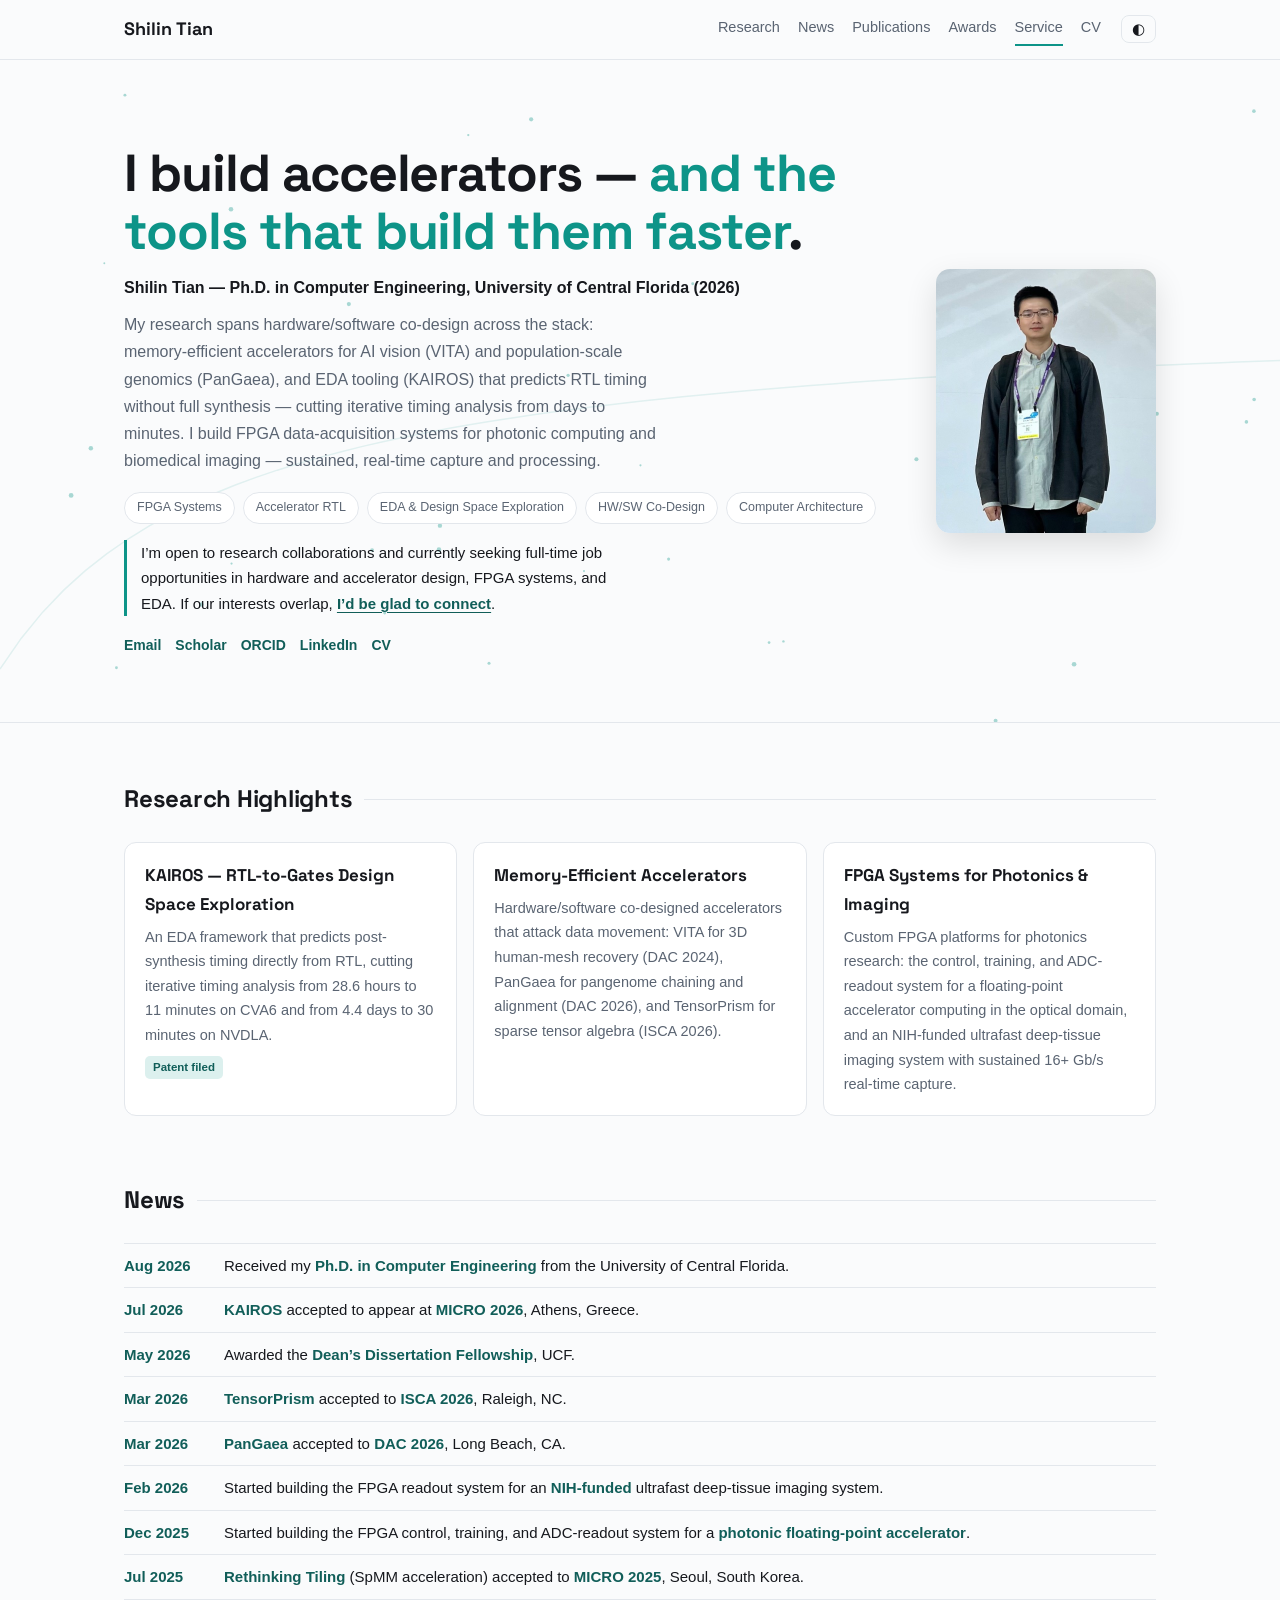
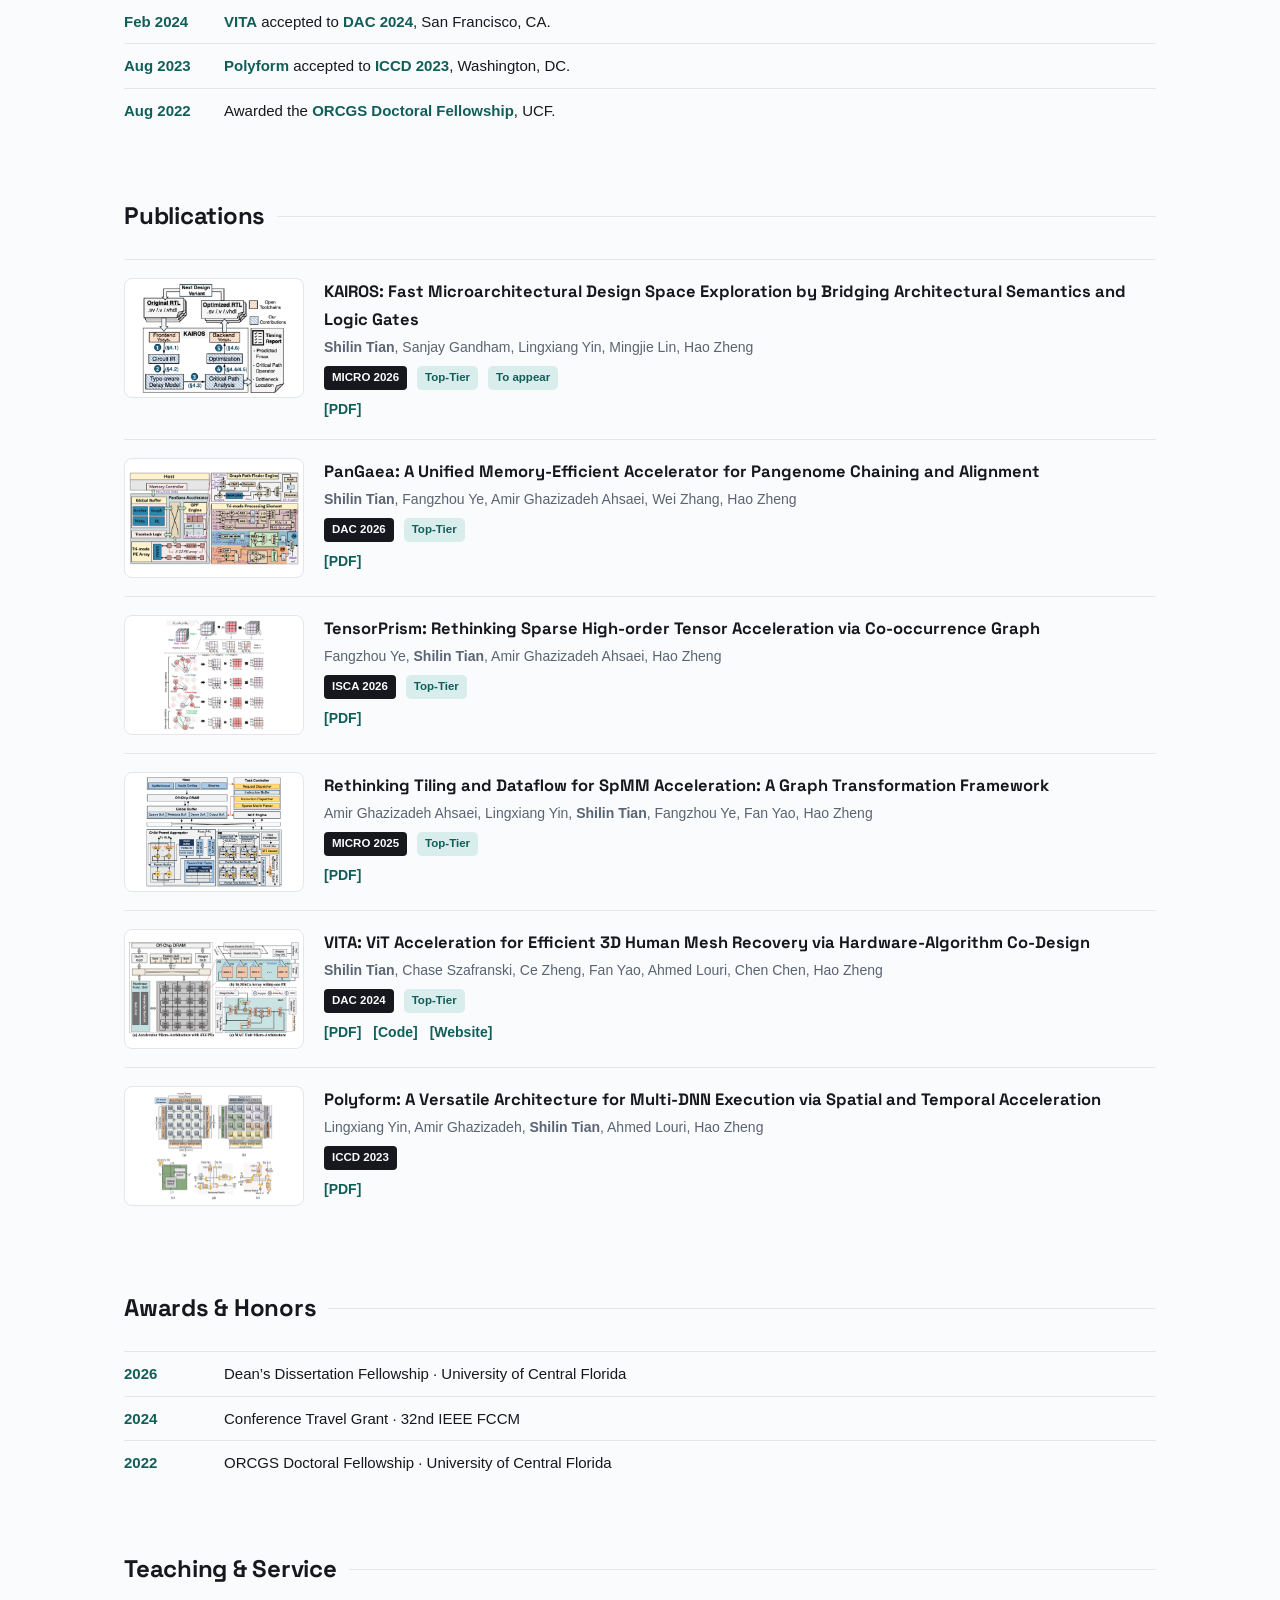
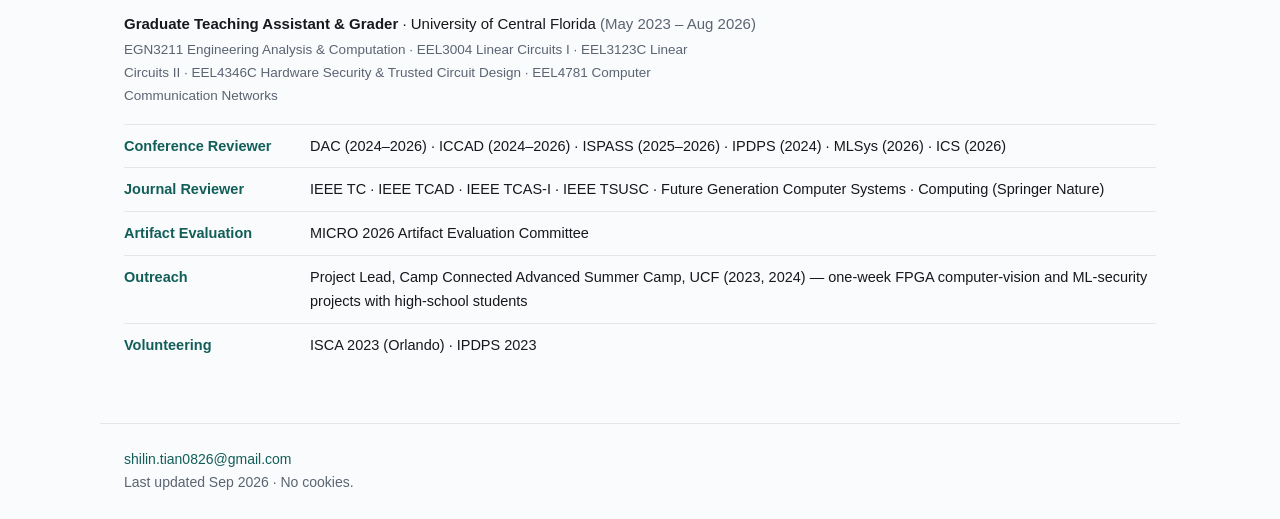
==== index.html @ 493c4373 "Deploy site" ====
<!doctype html>
<html lang="en">
<head>
  <meta charset="utf-8">
  <meta name="viewport" content="width=device-width, initial-scale=1">
  <script>
    (function () {
      var t = localStorage.getItem('theme');
      if (!t) t = window.matchMedia('(prefers-color-scheme: dark)').matches ? 'dark' : 'light';
      document.documentElement.setAttribute('data-theme', t);
      document.documentElement.classList.add('js');
    })();
  </script>
  <!-- Begin Jekyll SEO tag v2.9.0 -->
<title>Shilin Tian | FPGA · Accelerators · EDA</title>
<meta name="generator" content="Jekyll v4.4.1" />
<meta property="og:title" content="Shilin Tian" />
<meta name="author" content="Shilin Tian" />
<meta property="og:locale" content="en" />
<meta name="description" content="Shilin Tian — Ph.D. in Computer Engineering (University of Central Florida, 2026). FPGA systems, accelerator RTL, and EDA for memory-efficient hardware/software co-design." />
<meta name="twitter:description" property="og:description" content="Shilin Tian — Ph.D. in Computer Engineering (University of Central Florida, 2026). FPGA systems, accelerator RTL, and EDA for memory-efficient hardware/software co-design." />
<link rel="canonical" href="https://shilinti.github.io/" />
<meta property="og:url" content="https://shilinti.github.io/" />
<meta property="og:site_name" content="Shilin Tian" />
<meta property="og:image" content="https://shilinti.github.io/assets/img/og-card.png" />
<meta property="og:type" content="website" />
<meta name="twitter:card" content="summary_large_image" />
<meta name="twitter:image" content="https://shilinti.github.io/assets/img/og-card.png" />
<meta name="twitter:title" content="Shilin Tian" />
<script type="application/ld+json">
{"@context":"https://schema.org","@type":"WebSite","author":{"@type":"Person","name":"Shilin Tian"},"description":"Shilin Tian — Ph.D. in Computer Engineering (University of Central Florida, 2026). FPGA systems, accelerator RTL, and EDA for memory-efficient hardware/software co-design.","headline":"Shilin Tian","image":"https://shilinti.github.io/assets/img/og-card.png","name":"Shilin Tian","url":"https://shilinti.github.io/"}</script>
<!-- End Jekyll SEO tag -->

  <script type="application/ld+json">
{
  "@context": "https://schema.org",
  "@type": "Person",
  "name": "Shilin Tian",
  "alumniOf": { "@type": "CollegeOrUniversity", "name": "University of Central Florida" },
  "url": "https://shilinti.github.io",
  "sameAs": [
    "https://scholar.google.com/citations?user=xgYM_BkAAAAJ",
    "https://orcid.org/0009-0002-6310-2787",
    "https://www.linkedin.com/in/shilinti/"
  ]
}
</script>

  <link rel="icon" href="/favicon.ico?v=3" type="image/x-icon">
  <link rel="stylesheet" href="/assets/css/main.css">
</head>
<body>
  <div class="progress" aria-hidden="true"><span id="progress-bar"></span></div>
  <header class="nav-wrap">
    <nav class="nav" aria-label="Primary">
      <a class="brand" href="#top">Shilin Tian</a>
      <div class="nav-links" id="nav-links">
        <a href="/#research">Research</a>
        <a href="/#news">News</a>
        <a href="/#publications">Publications</a>
        <a href="/#awards">Awards</a>
        <a href="/#service">Service</a>
        <a href="#" class="cv-link">CV</a>
        <span class="nav-ink" aria-hidden="true"></span>
      </div>
      <button id="theme-toggle" aria-label="Toggle dark mode" title="Toggle theme">◐</button>
    </nav>
  </header>
  <main><section class="hero" id="top">
  <canvas id="hero-canvas" aria-hidden="true"></canvas>
  <div class="hero-inner">
    <div class="hero-text">
      <h1>I build accelerators — <em>and the tools that build them faster</em>.</h1>
      <p class="role">Shilin Tian — Ph.D. in Computer Engineering, University of Central Florida (2026)</p>
      <p class="bio">My research spans hardware/software co-design across the stack: memory-efficient
        accelerators for AI vision (VITA) and population-scale genomics (PanGaea), and EDA tooling
        (KAIROS) that predicts RTL timing without full synthesis — cutting iterative timing analysis
        from days to minutes. I build FPGA data-acquisition systems for photonic computing
        and biomedical imaging — sustained, real-time capture and processing.</p>
      <div class="chips">
        <span class="chip">FPGA Systems</span>
        <span class="chip">Accelerator RTL</span>
        <span class="chip">EDA &amp; Design Space Exploration</span>
        <span class="chip">HW/SW Co-Design</span>
        <span class="chip">Computer Architecture</span>
      </div>
      <p class="cta">I&rsquo;m open to research collaborations and currently seeking full-time job
        opportunities in hardware and accelerator design, FPGA systems, and EDA.
        If our interests overlap, <a href="mailto:shilin.tian0826@gmail.com">I&rsquo;d be glad to connect</a>.</p>
      <div class="icons">
        <a href="mailto:shilin.tian0826@gmail.com" aria-label="Email">Email</a>
        <a href="https://scholar.google.com/citations?user=xgYM_BkAAAAJ" aria-label="Google Scholar">Scholar</a>
        <a href="https://orcid.org/0009-0002-6310-2787" aria-label="ORCID">ORCID</a>
        <a href="https://www.linkedin.com/in/shilinti/" aria-label="LinkedIn">LinkedIn</a>
        <a href="#" class="cv-link" aria-label="Request CV">CV</a>
      </div>
    </div>
    <img class="portrait" src="/assets/img/portrait.jpg"
         alt="Shilin Tian at an academic conference" width="220" height="264">
  </div>
</section>

<section id="research" class="section reveal">
  <h2>Research Highlights</h2>
  <div class="cards">
    
    <article class="card">
      <h3>KAIROS — RTL-to-Gates Design Space Exploration</h3>
      <p>An EDA framework that predicts post-synthesis timing directly from RTL, cutting iterative timing analysis from 28.6 hours to 11 minutes on CVA6 and from 4.4 days to 30 minutes on NVDLA.</p>
      <p>
        <span class="badge">Patent filed</span>
        
      </p>
    </article>
    
    <article class="card">
      <h3>Memory-Efficient Accelerators</h3>
      <p>Hardware/software co-designed accelerators that attack data movement: VITA for 3D human-mesh recovery (DAC 2024), PanGaea for pangenome chaining and alignment (DAC 2026), and TensorPrism for sparse tensor algebra (ISCA 2026).</p>
      <p>
        
        
      </p>
    </article>
    
    <article class="card">
      <h3>FPGA Systems for Photonics & Imaging</h3>
      <p>Custom FPGA platforms for photonics research: the control, training, and ADC-readout system for a floating-point accelerator computing in the optical domain, and an NIH-funded ultrafast deep-tissue imaging system with sustained 16+ Gb/s real-time capture.</p>
      <p>
        
        
      </p>
    </article>
    
  </div>
</section>

<section id="news" class="section reveal">
  <h2>News</h2>
  <ul class="news">
    
    <li><span class="date">Aug 2026</span><span>Received my <strong>Ph.D. in Computer Engineering</strong> from the University of Central Florida.</span></li>
    
    <li><span class="date">Jul 2026</span><span><strong>KAIROS</strong> accepted to appear at <strong>MICRO 2026</strong>, Athens, Greece.</span></li>
    
    <li><span class="date">May 2026</span><span>Awarded the <strong>Dean’s Dissertation Fellowship</strong>, UCF.</span></li>
    
    <li><span class="date">Mar 2026</span><span><strong>TensorPrism</strong> accepted to <strong>ISCA 2026</strong>, Raleigh, NC.</span></li>
    
    <li><span class="date">Mar 2026</span><span><strong>PanGaea</strong> accepted to <strong>DAC 2026</strong>, Long Beach, CA.</span></li>
    
    <li><span class="date">Feb 2026</span><span>Started building the FPGA readout system for an <strong>NIH-funded</strong> ultrafast deep-tissue imaging system.</span></li>
    
    <li><span class="date">Dec 2025</span><span>Started building the FPGA control, training, and ADC-readout system for a <strong>photonic floating-point accelerator</strong>.</span></li>
    
    <li><span class="date">Jul 2025</span><span><strong>Rethinking Tiling</strong> (SpMM acceleration) accepted to <strong>MICRO 2025</strong>, Seoul, South Korea.</span></li>
    
    <li><span class="date">Feb 2024</span><span><strong>VITA</strong> accepted to <strong>DAC 2024</strong>, San Francisco, CA.</span></li>
    
    <li><span class="date">Aug 2023</span><span><strong>Polyform</strong> accepted to <strong>ICCD 2023</strong>, Washington, DC.</span></li>
    
    <li><span class="date">Aug 2022</span><span>Awarded the <strong>ORCGS Doctoral Fellowship</strong>, UCF.</span></li>
    
  </ul>
</section>

<section id="publications" class="section reveal">
  <h2>Publications</h2>
  
  <article class="pub">
    
    <img class="pub-thumb" src="/assets/img/pubs/kairos.png" alt="" loading="lazy" width="180" height="120">
    
    <div class="pub-body">
      <h3>KAIROS: Fast Microarchitectural Design Space Exploration by Bridging Architectural Semantics and Logic Gates</h3>
      <p class="authors"><strong>Shilin Tian</strong>, Sanjay Gandham, Lingxiang Yin, Mingjie Lin, Hao Zheng</p>
      <p class="meta">
        <span class="venue">MICRO 2026</span>
        <span class="badge">Top-Tier</span>
        <span class="badge">To appear</span>
      </p>
      <p class="pub-links">
        <a href="#">[PDF]</a>
        
        
        
      </p>
    </div>
  </article>
  
  <article class="pub">
    
    <img class="pub-thumb" src="/assets/img/pubs/pangaea.png" alt="" loading="lazy" width="180" height="120">
    
    <div class="pub-body">
      <h3>PanGaea: A Unified Memory-Efficient Accelerator for Pangenome Chaining and Alignment</h3>
      <p class="authors"><strong>Shilin Tian</strong>, Fangzhou Ye, Amir Ghazizadeh Ahsaei, Wei Zhang, Hao Zheng</p>
      <p class="meta">
        <span class="venue">DAC 2026</span>
        <span class="badge">Top-Tier</span>
        
      </p>
      <p class="pub-links">
        <a href="https://drive.google.com/file/d/13F7T-wPNmtoNrcgJptfy5Bgsg0bkeebS/view?usp=share_link">[PDF]</a>
        
        
        
      </p>
    </div>
  </article>
  
  <article class="pub">
    
    <img class="pub-thumb" src="/assets/img/pubs/tensorprism.png" alt="" loading="lazy" width="180" height="120">
    
    <div class="pub-body">
      <h3>TensorPrism: Rethinking Sparse High-order Tensor Acceleration via Co-occurrence Graph</h3>
      <p class="authors">Fangzhou Ye, <strong>Shilin Tian</strong>, Amir Ghazizadeh Ahsaei, Hao Zheng</p>
      <p class="meta">
        <span class="venue">ISCA 2026</span>
        <span class="badge">Top-Tier</span>
        
      </p>
      <p class="pub-links">
        <a href="https://ieeexplore.ieee.org/abstract/document/11617911">[PDF]</a>
        
        
        
      </p>
    </div>
  </article>
  
  <article class="pub">
    
    <img class="pub-thumb" src="/assets/img/pubs/rethinking-tiling.png" alt="" loading="lazy" width="180" height="120">
    
    <div class="pub-body">
      <h3>Rethinking Tiling and Dataflow for SpMM Acceleration: A Graph Transformation Framework</h3>
      <p class="authors">Amir Ghazizadeh Ahsaei, Lingxiang Yin, <strong>Shilin Tian</strong>, Fangzhou Ye, Fan Yao, Hao Zheng</p>
      <p class="meta">
        <span class="venue">MICRO 2025</span>
        <span class="badge">Top-Tier</span>
        
      </p>
      <p class="pub-links">
        <a href="https://dl.acm.org/doi/full/10.1145/3725843.3756128">[PDF]</a>
        
        
        
      </p>
    </div>
  </article>
  
  <article class="pub">
    
    <img class="pub-thumb" src="/assets/img/pubs/vita.png" alt="" loading="lazy" width="180" height="120">
    
    <div class="pub-body">
      <h3>VITA: ViT Acceleration for Efficient 3D Human Mesh Recovery via Hardware-Algorithm Co-Design</h3>
      <p class="authors"><strong>Shilin Tian</strong>, Chase Szafranski, Ce Zheng, Fan Yao, Ahmed Louri, Chen Chen, Hao Zheng</p>
      <p class="meta">
        <span class="venue">DAC 2024</span>
        <span class="badge">Top-Tier</span>
        
      </p>
      <p class="pub-links">
        <a href="https://dl.acm.org/doi/10.1145/3649329.3656518">[PDF]</a>
        <a href="https://github.com/UCF-iCAT-lab/VITA">[Code]</a>
        <a href="https://shilinti.github.io/vita-demo/">[Website]</a>
        
      </p>
    </div>
  </article>
  
  <article class="pub">
    
    <img class="pub-thumb" src="/assets/img/pubs/polyform.png" alt="" loading="lazy" width="180" height="120">
    
    <div class="pub-body">
      <h3>Polyform: A Versatile Architecture for Multi-DNN Execution via Spatial and Temporal Acceleration</h3>
      <p class="authors">Lingxiang Yin, Amir Ghazizadeh, <strong>Shilin Tian</strong>, Ahmed Louri, Hao Zheng</p>
      <p class="meta">
        <span class="venue">ICCD 2023</span>
        
        
      </p>
      <p class="pub-links">
        <a href="https://ieeexplore.ieee.org/abstract/document/10361024">[PDF]</a>
        
        
        
      </p>
    </div>
  </article>
  
</section>

<section id="awards" class="section reveal">
  <h2>Awards &amp; Honors</h2>
  <ul class="awards">
    
    <li><span class="year">2026</span><span>Dean’s Dissertation Fellowship · University of Central Florida</span></li>
    
    <li><span class="year">2024</span><span>Conference Travel Grant · 32nd IEEE FCCM</span></li>
    
    <li><span class="year">2022</span><span>ORCGS Doctoral Fellowship · University of Central Florida</span></li>
    
  </ul>
</section>

<section id="service" class="section reveal">
  <h2>Teaching &amp; Service</h2>
  
  <div class="teach">
    <p class="teach-head"><strong>Graduate Teaching Assistant & Grader</strong> · University of Central Florida <span class="muted">(May 2023 – Aug 2026)</span></p>
    <p class="teach-detail muted">EGN3211 Engineering Analysis & Computation · EEL3004 Linear Circuits I · EEL3123C Linear Circuits II · EEL4346C Hardware Security & Trusted Circuit Design · EEL4781 Computer Communication Networks</p>
  </div>
  
  <ul class="svc">
    
    <li><span class="svc-label">Conference Reviewer</span><span>DAC (2024–2026) · ICCAD (2024–2026) · ISPASS (2025–2026) · IPDPS (2024) · MLSys (2026) · ICS (2026)</span></li>
    
    <li><span class="svc-label">Journal Reviewer</span><span>IEEE TC · IEEE TCAD · IEEE TCAS-I · IEEE TSUSC · Future Generation Computer Systems · Computing (Springer Nature)</span></li>
    
    <li><span class="svc-label">Artifact Evaluation</span><span>MICRO 2026 Artifact Evaluation Committee</span></li>
    
    <li><span class="svc-label">Outreach</span><span>Project Lead, Camp Connected Advanced Summer Camp, UCF (2023, 2024) — one-week FPGA computer-vision and ML-security projects with high-school students</span></li>
    
    <li><span class="svc-label">Volunteering</span><span>ISCA 2023 (Orlando) · IPDPS 2023</span></li>
    
  </ul>
</section>
</main>
  <footer class="footer">
    <div class="footer-info">
      <p><a href="mailto:shilin.tian0826@gmail.com">shilin.tian0826@gmail.com</a></p>
      <p class="muted">Last updated Sep 2026 · No cookies.</p>
    </div>
    <div class="visitor-map">
      <script type='text/javascript' id='mapmyvisitors' src='https://mapmyvisitors.com/map.js?cl=242c44&w=200&t=n&d=voYTLp5oXHYNLI603mbugGViw53bM5Qs2dPPq15rNXA&co=e3e7ec&cmo=2dd4bf&cmn=fbbf24&ct=0f1420'></script>
    </div>
  </footer>
  <div class="modal-backdrop" id="cv-modal" hidden>
    <div class="modal" role="dialog" aria-modal="true" aria-labelledby="cv-modal-title">
      <h3 id="cv-modal-title">Curriculum Vitae</h3>
      <p>I keep my CV current and tailored to each opportunity, so I share it directly rather than
        posting a copy online. Email me and I&rsquo;ll gladly send you the latest version.</p>
      <p class="modal-actions">
        <a class="btn" href="mailto:shilin.tian0826@gmail.com?subject=CV%20request">Request CV by email</a>
        <button type="button" id="cv-close">Close</button>
      </p>
    </div>
  </div>
  <script src="/assets/js/main.js" defer></script>
  <script src="/assets/js/hero-canvas.js" defer></script>
</body>
</html>
---- assets/css/main.css ----
:root{--bg: #fafbfc;--ink: #16181d;--muted: #5a6472;--accent: #0d9488;--card: #ffffff;--line: #e3e7ec;--nav-bg: rgba(250, 251, 252, .92);--accent-ink: #115e59}html[data-theme=dark]{--bg: #0f1420;--ink: #e8ebf2;--muted: #98a2b8;--accent: #2dd4bf;--card: #171d2e;--line: #242c44;--nav-bg: rgba(15, 20, 32, .92);--accent-ink: var(--accent)}@font-face{font-family:"Space Grotesk";src:url("../fonts/space-grotesk-500.woff2") format("woff2");font-weight:500;font-display:swap}@font-face{font-family:"Space Grotesk";src:url("../fonts/space-grotesk-700.woff2") format("woff2");font-weight:700;font-display:swap}*{margin:0;padding:0;box-sizing:border-box}html{scroll-behavior:smooth}body{background:var(--bg);color:var(--ink);font:16px/1.7 -apple-system,BlinkMacSystemFont,"Segoe UI",Helvetica,Arial,sans-serif;transition:background .3s,color .3s}h1,h2,h3,.brand{font-family:"Space Grotesk",-apple-system,sans-serif}a{color:var(--accent-ink);text-decoration:none}img{max-width:100%}.muted{color:var(--muted)}.progress{position:fixed;top:0;left:0;right:0;height:3px;z-index:60}.progress span{display:block;height:100%;width:0;background:var(--accent)}.nav-wrap{position:sticky;top:0;z-index:50;background:var(--nav-bg);border-bottom:1px solid var(--line)}.nav{max-width:1080px;margin:0 auto;padding:14px 24px;display:flex;align-items:center;gap:20px}.brand{font-weight:700;font-size:18px;color:var(--ink);margin-right:auto}.nav-links{position:relative;display:flex;gap:18px;font-size:14.5px}.nav-links a{color:var(--muted);padding-bottom:4px}.nav-links a.active,.nav-links a:hover{color:var(--ink)}.nav-ink{position:absolute;bottom:-2px;height:2px;background:var(--accent);left:0;width:0;transition:left .25s ease,width .25s ease}#theme-toggle{background:none;border:1px solid var(--line);border-radius:8px;color:var(--ink);font-size:15px;padding:4px 10px;cursor:pointer}.hero{position:relative;overflow:hidden;border-bottom:1px solid var(--line)}#hero-canvas{position:absolute;inset:0;width:100%;height:100%}.hero-inner{position:relative;max-width:1080px;margin:0 auto;padding:84px 24px 64px;display:flex;gap:48px;align-items:center}.hero-text{flex:1}.hero h1{font-size:clamp(32px,5vw,52px);font-weight:700;letter-spacing:-0.02em;line-height:1.12}.hero h1 em{font-style:normal;color:var(--accent)}.role{margin-top:14px;font-weight:600}.bio{margin-top:10px;color:var(--muted);max-width:60ch}.portrait{border-radius:14px;flex:none;box-shadow:0 12px 32px rgba(0,0,0,.12)}.section{max-width:1080px;margin:0 auto;padding:56px 24px 8px}.section h2{font-size:24px;font-weight:700;letter-spacing:-0.01em;margin-bottom:22px;display:flex;align-items:center;gap:12px}.section h2::after{content:"";flex:1;height:1px;background:var(--line)}.footer{max-width:1080px;margin:48px auto 0;padding:24px;border-top:1px solid var(--line);font-size:14px}@media(max-width: 768px){.hero-inner{flex-direction:column-reverse;text-align:left;padding-top:48px}.nav-links{display:none}}.chips{display:flex;gap:8px;flex-wrap:wrap;margin-top:18px}.chip{border:1px solid var(--line);border-radius:99px;padding:4px 12px;font-size:12.5px;color:var(--muted);background:var(--card)}.icons{display:flex;gap:14px;margin-top:18px;font-size:14px;font-weight:600}.cards{display:grid;grid-template-columns:repeat(auto-fit, minmax(280px, 1fr));gap:16px}.card{background:var(--card);border:1px solid var(--line);border-radius:12px;padding:18px 20px;transition:transform .25s ease,box-shadow .25s ease}.card h3{font-size:17px;margin-bottom:6px}.card p{font-size:14.5px;color:var(--muted)}.card-link{font-size:14px;font-weight:600}.badge{display:inline-block;background:color-mix(in srgb, var(--accent) 14%, transparent);color:var(--accent-ink);font-size:11.5px;font-weight:600;border-radius:5px;padding:2px 8px;margin-top:8px}.news,.awards{list-style:none}.news li,.awards li{display:flex;gap:16px;padding:9px 0;border-top:1px solid var(--line);font-size:15px}.news .date,.awards .year{color:var(--accent-ink);font-weight:600;flex:none;width:84px}.pub{display:flex;gap:20px;padding:18px 0;border-top:1px solid var(--line)}.pub-thumb{border-radius:8px;flex:none;border:1px solid var(--line);background:var(--card)}.pub h3{font-size:16.5px}.authors{font-size:14px;color:var(--muted);margin-top:2px}.meta{margin-top:6px;display:flex;gap:10px;align-items:center}.venue{background:var(--ink);color:var(--bg);font-size:11.5px;font-weight:700;border-radius:4px;padding:2px 8px}.meta .badge{margin-top:0}.pub-links{margin-top:8px;font-size:14px;font-weight:600;display:flex;gap:12px}@media(max-width: 600px){.pub{flex-direction:column}.pub-thumb{width:100%;height:auto}}.js .reveal{opacity:0;transform:translateY(18px);transition:opacity .6s ease,transform .6s ease}.reveal.in{opacity:1;transform:none}.card:hover{transform:translateY(-4px);box-shadow:0 14px 30px rgba(0,0,0,.1)}.pub-links a,.icons a,.card-link{position:relative}.pub-links a::after,.icons a::after,.card-link::after{content:"";position:absolute;left:0;bottom:-2px;height:1.5px;width:100%;background:var(--accent);transform:scaleX(0);transform-origin:left;transition:transform .25s ease}.pub-links a:hover::after,.icons a:hover::after,.card-link:hover::after{transform:scaleX(1)}.hero-text>*{opacity:0;transform:translateY(14px);animation:rise .7s ease forwards}.hero-text>:nth-child(1){animation-delay:.05s}.hero-text>:nth-child(2){animation-delay:.15s}.hero-text>:nth-child(3){animation-delay:.25s}.hero-text>:nth-child(4){animation-delay:.35s}.hero-text>:nth-child(5){animation-delay:.45s}.hero-text>:nth-child(6){animation-delay:.55s}@keyframes rise{to{opacity:1;transform:none}}:focus-visible{outline:2px solid var(--accent);outline-offset:3px;border-radius:4px}@media(prefers-reduced-motion: reduce){html{scroll-behavior:auto}.reveal,.hero-text>*{opacity:1;transform:none;animation:none;transition:none}.card,.card:hover{transform:none;transition:none}.nav-ink{transition:none}.pub-links a::after,.icons a::after,.card-link::after{transition:none}}.pub-thumb{object-fit:contain;padding:4px}.teach{margin-bottom:16px}.teach-head{font-size:15px}.teach-detail{font-size:13.5px;margin-top:2px;max-width:78ch}.svc{list-style:none}.svc li{display:flex;gap:16px;padding:9px 0;border-top:1px solid var(--line);font-size:14.5px}.svc-label{color:var(--accent-ink);font-weight:600;flex:none;width:170px}@media(max-width: 600px){.svc li{flex-direction:column;gap:2px}.svc-label{width:auto}}.modal-backdrop{position:fixed;inset:0;z-index:70;background:rgba(10,14,24,.55);display:flex;align-items:center;justify-content:center;padding:24px}.modal-backdrop[hidden]{display:none}.modal{background:var(--card);color:var(--ink);border:1px solid var(--line);border-radius:14px;max-width:430px;padding:26px 28px;box-shadow:0 24px 60px rgba(0,0,0,.25)}.modal h3{font-size:19px;margin-bottom:10px}.modal p{font-size:14.5px;color:var(--muted)}.modal-actions{margin-top:18px;display:flex;gap:12px;align-items:center}.btn{display:inline-block;background:var(--accent);color:#fff;font-weight:600;font-size:14px;border-radius:8px;padding:8px 14px}#cv-close{background:none;border:none;color:var(--muted);font-size:14px;cursor:pointer;padding:8px 6px;font-family:inherit}.cta{margin-top:16px;font-size:15px;max-width:62ch;border-left:3px solid var(--accent);padding-left:14px}.cta a{font-weight:600;text-decoration:underline;text-underline-offset:3px}.news li strong{color:var(--accent-ink);font-weight:600}.footer{display:flex;align-items:center;justify-content:space-between;gap:24px;flex-wrap:wrap}.visitor-map{margin-top:0}.visitor-map img{max-width:200px;height:auto;border-radius:6px;opacity:.92}
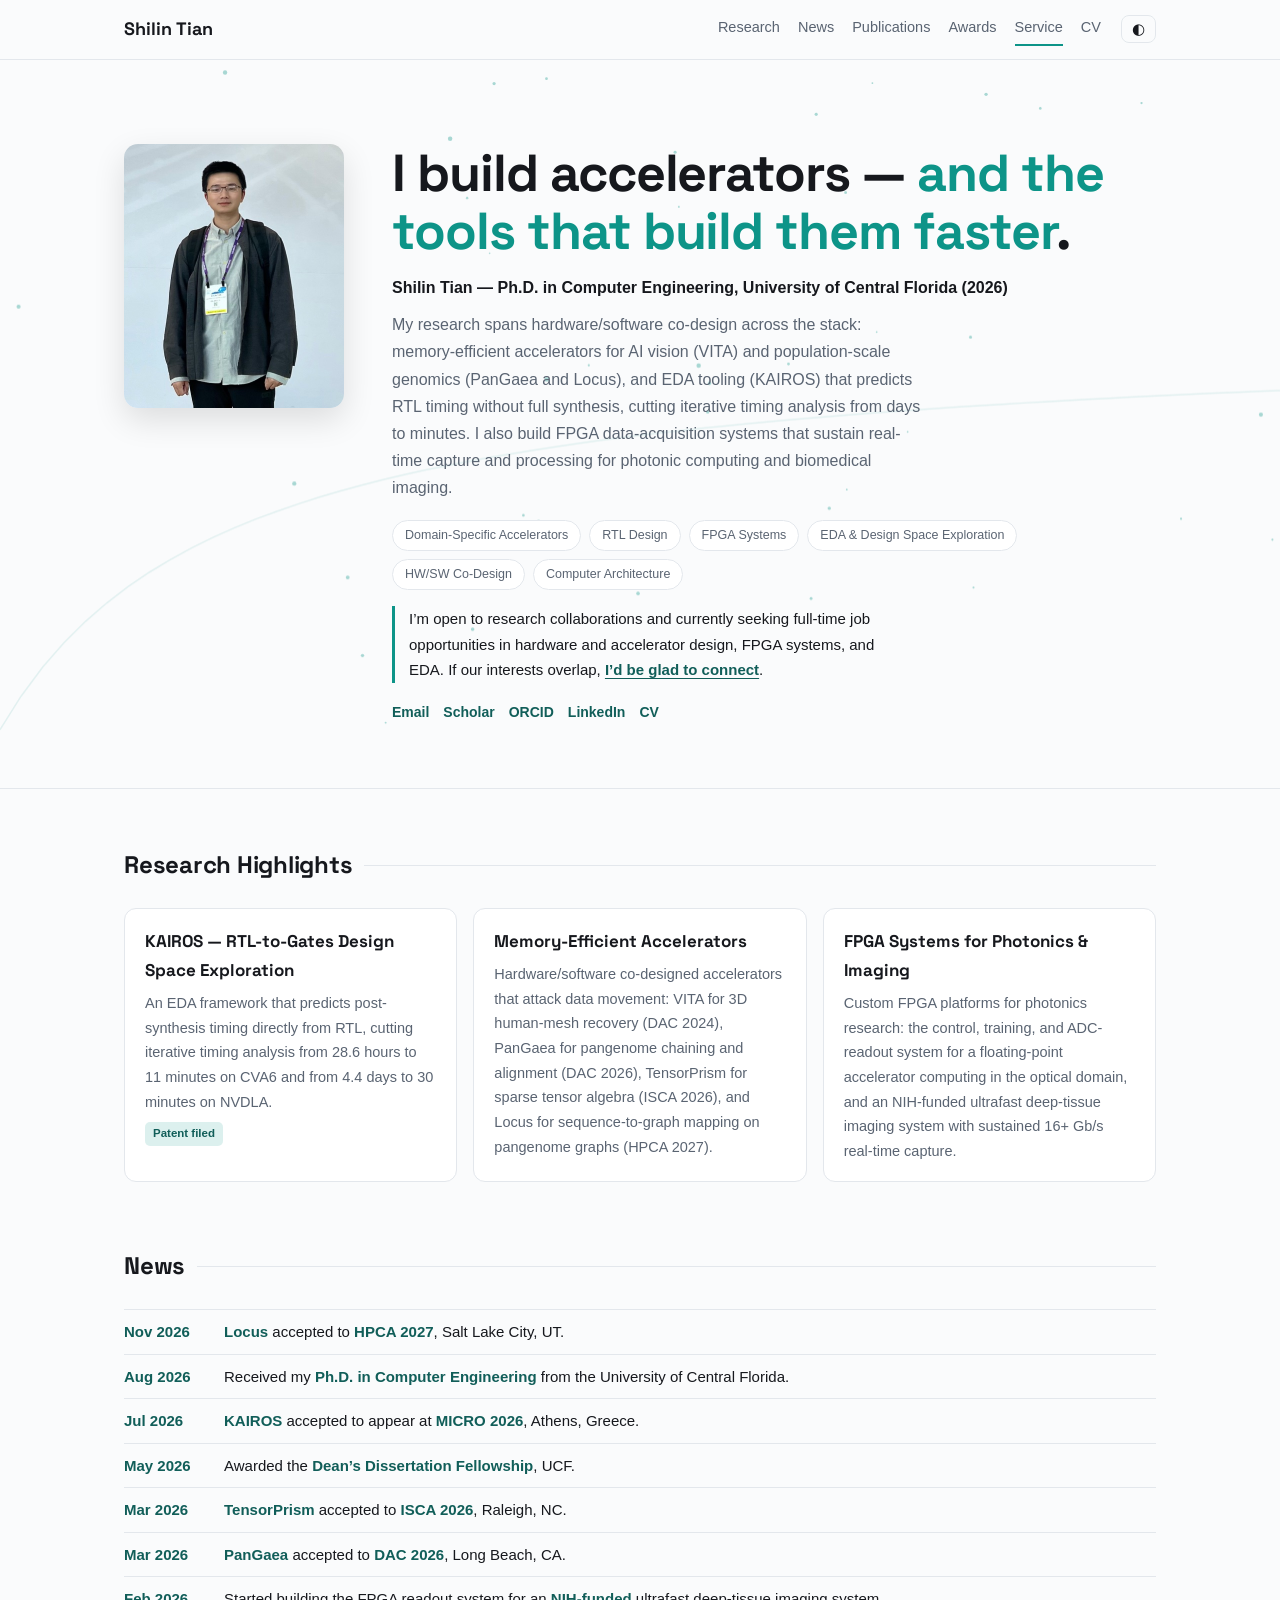
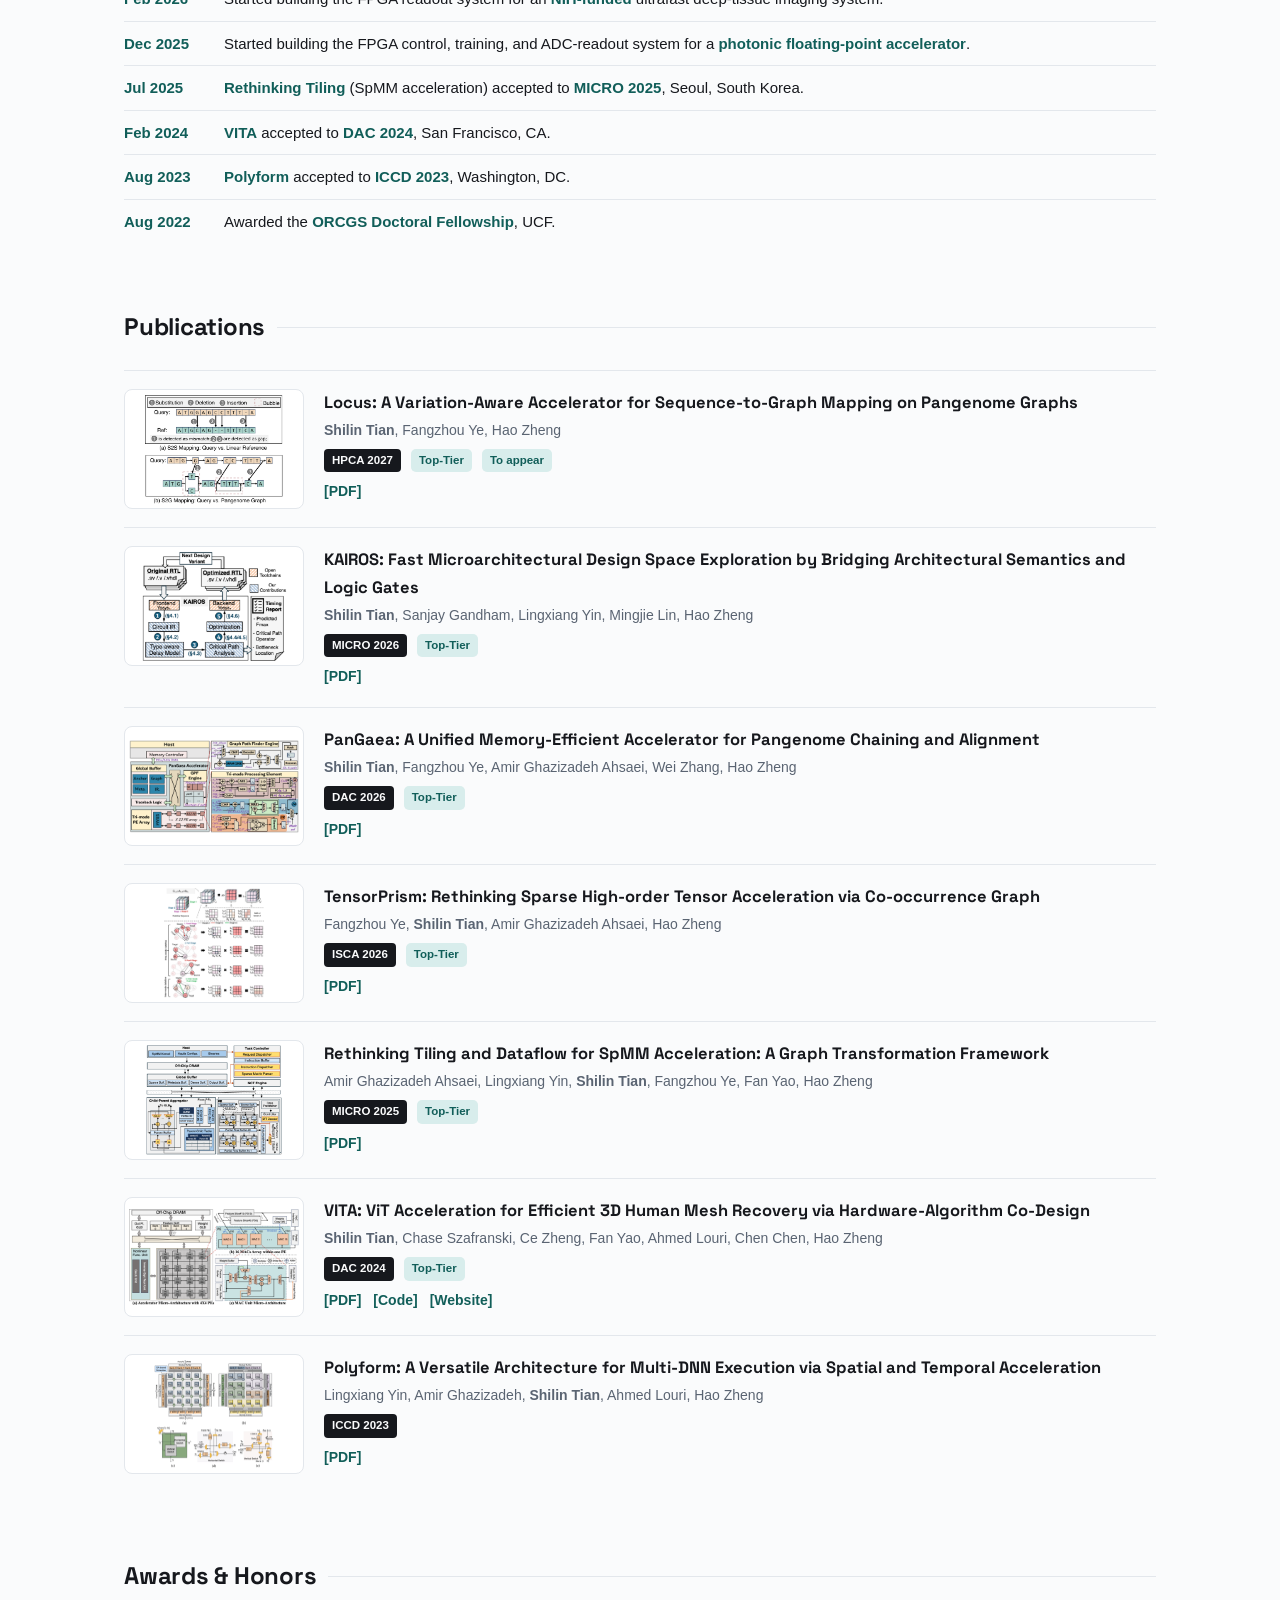
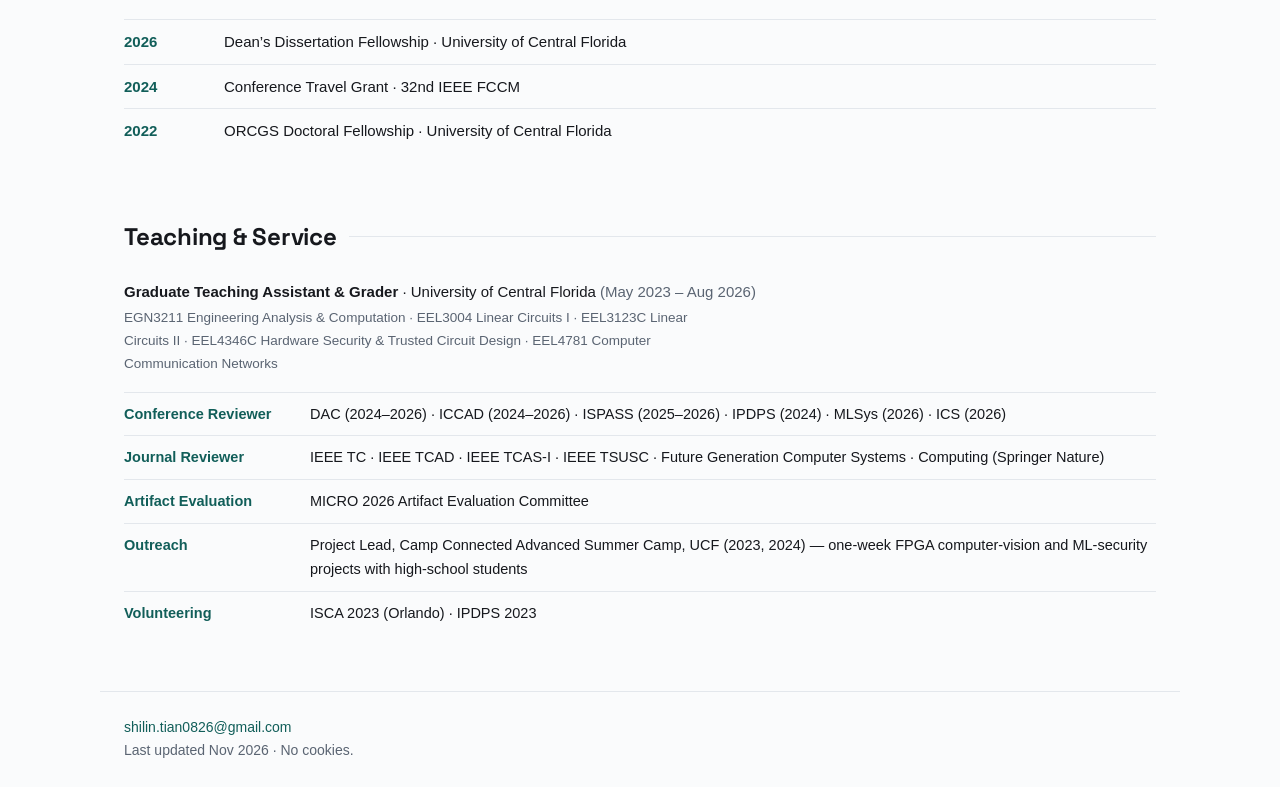
==== commit f2a3a0cf: "Deploy site" ====
--- a/index.html
+++ b/index.html
@@ -11,14 +11,14 @@
       document.documentElement.classList.add('js');
     })();
   </script>
-  <!-- Begin Jekyll SEO tag v2.9.0 -->
+  <!-- Begin Jekyll SEO tag v2.9.1 -->
 <title>Shilin Tian | FPGA · Accelerators · EDA</title>
 <meta name="generator" content="Jekyll v4.4.1" />
 <meta property="og:title" content="Shilin Tian" />
 <meta name="author" content="Shilin Tian" />
 <meta property="og:locale" content="en" />
-<meta name="description" content="Shilin Tian — Ph.D. in Computer Engineering (University of Central Florida, 2026). FPGA systems, accelerator RTL, and EDA for memory-efficient hardware/software co-design." />
-<meta name="twitter:description" property="og:description" content="Shilin Tian — Ph.D. in Computer Engineering (University of Central Florida, 2026). FPGA systems, accelerator RTL, and EDA for memory-efficient hardware/software co-design." />
+<meta name="description" content="Shilin Tian — Ph.D. in Computer Engineering (University of Central Florida, 2026). FPGA systems, domain-specific accelerators, RTL design, and EDA for memory-efficient hardware/software co-design." />
+<meta name="twitter:description" property="og:description" content="Shilin Tian — Ph.D. in Computer Engineering (University of Central Florida, 2026). FPGA systems, domain-specific accelerators, RTL design, and EDA for memory-efficient hardware/software co-design." />
 <link rel="canonical" href="https://shilinti.github.io/" />
 <meta property="og:url" content="https://shilinti.github.io/" />
 <meta property="og:site_name" content="Shilin Tian" />
@@ -28,7 +28,7 @@
 <meta name="twitter:image" content="https://shilinti.github.io/assets/img/og-card.png" />
 <meta name="twitter:title" content="Shilin Tian" />
 <script type="application/ld+json">
-{"@context":"https://schema.org","@type":"WebSite","author":{"@type":"Person","name":"Shilin Tian"},"description":"Shilin Tian — Ph.D. in Computer Engineering (University of Central Florida, 2026). FPGA systems, accelerator RTL, and EDA for memory-efficient hardware/software co-design.","headline":"Shilin Tian","image":"https://shilinti.github.io/assets/img/og-card.png","name":"Shilin Tian","url":"https://shilinti.github.io/"}</script>
+{"@context":"https://schema.org","@type":"WebSite","author":{"@type":"Person","name":"Shilin Tian"},"description":"Shilin Tian — Ph.D. in Computer Engineering (University of Central Florida, 2026). FPGA systems, domain-specific accelerators, RTL design, and EDA for memory-efficient hardware/software co-design.","headline":"Shilin Tian","image":"https://shilinti.github.io/assets/img/og-card.png","name":"Shilin Tian","url":"https://shilinti.github.io/"}</script>
 <!-- End Jekyll SEO tag -->
 
   <script type="application/ld+json">
@@ -69,17 +69,20 @@
   <main><section class="hero" id="top">
   <canvas id="hero-canvas" aria-hidden="true"></canvas>
   <div class="hero-inner">
+    <img class="portrait" src="/assets/img/portrait.jpg"
+         alt="Shilin Tian at an academic conference" width="220" height="264">
     <div class="hero-text">
       <h1>I build accelerators — <em>and the tools that build them faster</em>.</h1>
       <p class="role">Shilin Tian — Ph.D. in Computer Engineering, University of Central Florida (2026)</p>
       <p class="bio">My research spans hardware/software co-design across the stack: memory-efficient
-        accelerators for AI vision (VITA) and population-scale genomics (PanGaea), and EDA tooling
-        (KAIROS) that predicts RTL timing without full synthesis — cutting iterative timing analysis
-        from days to minutes. I build FPGA data-acquisition systems for photonic computing
-        and biomedical imaging — sustained, real-time capture and processing.</p>
+        accelerators for AI vision (VITA) and population-scale genomics (PanGaea and Locus), and EDA
+        tooling (KAIROS) that predicts RTL timing without full synthesis, cutting iterative timing
+        analysis from days to minutes. I also build FPGA data-acquisition systems that sustain
+        real-time capture and processing for photonic computing and biomedical imaging.</p>
       <div class="chips">
+        <span class="chip">Domain-Specific Accelerators</span>
+        <span class="chip">RTL Design</span>
         <span class="chip">FPGA Systems</span>
-        <span class="chip">Accelerator RTL</span>
         <span class="chip">EDA &amp; Design Space Exploration</span>
         <span class="chip">HW/SW Co-Design</span>
         <span class="chip">Computer Architecture</span>
@@ -95,8 +98,6 @@
         <a href="#" class="cv-link" aria-label="Request CV">CV</a>
       </div>
     </div>
-    <img class="portrait" src="/assets/img/portrait.jpg"
-         alt="Shilin Tian at an academic conference" width="220" height="264">
   </div>
 </section>
 
@@ -115,7 +116,7 @@
     
     <article class="card">
       <h3>Memory-Efficient Accelerators</h3>
-      <p>Hardware/software co-designed accelerators that attack data movement: VITA for 3D human-mesh recovery (DAC 2024), PanGaea for pangenome chaining and alignment (DAC 2026), and TensorPrism for sparse tensor algebra (ISCA 2026).</p>
+      <p>Hardware/software co-designed accelerators that attack data movement: VITA for 3D human-mesh recovery (DAC 2024), PanGaea for pangenome chaining and alignment (DAC 2026), TensorPrism for sparse tensor algebra (ISCA 2026), and Locus for sequence-to-graph mapping on pangenome graphs (HPCA 2027).</p>
       <p>
         
         
@@ -138,6 +139,8 @@
   <h2>News</h2>
   <ul class="news">
     
+    <li><span class="date">Nov 2026</span><span><strong>Locus</strong> accepted to <strong>HPCA 2027</strong>, Salt Lake City, UT.</span></li>
+    
     <li><span class="date">Aug 2026</span><span>Received my <strong>Ph.D. in Computer Engineering</strong> from the University of Central Florida.</span></li>
     
     <li><span class="date">Jul 2026</span><span><strong>KAIROS</strong> accepted to appear at <strong>MICRO 2026</strong>, Athens, Greece.</span></li>
@@ -168,6 +171,27 @@
   
   <article class="pub">
     
+    <img class="pub-thumb" src="/assets/img/pubs/locus.png" alt="" loading="lazy" width="180" height="120">
+    
+    <div class="pub-body">
+      <h3>Locus: A Variation-Aware Accelerator for Sequence-to-Graph Mapping on Pangenome Graphs</h3>
+      <p class="authors"><strong>Shilin Tian</strong>, Fangzhou Ye, Hao Zheng</p>
+      <p class="meta">
+        <span class="venue">HPCA 2027</span>
+        <span class="badge">Top-Tier</span>
+        <span class="badge">To appear</span>
+      </p>
+      <p class="pub-links">
+        <a href="#">[PDF]</a>
+        
+        
+        
+      </p>
+    </div>
+  </article>
+  
+  <article class="pub">
+    
     <img class="pub-thumb" src="/assets/img/pubs/kairos.png" alt="" loading="lazy" width="180" height="120">
     
     <div class="pub-body">
@@ -176,10 +200,10 @@
       <p class="meta">
         <span class="venue">MICRO 2026</span>
         <span class="badge">Top-Tier</span>
-        <span class="badge">To appear</span>
-      </p>
-      <p class="pub-links">
-        <a href="#">[PDF]</a>
+        
+      </p>
+      <p class="pub-links">
+        <a href="https://drive.google.com/file/d/1knmVvL44TV4ayOX1gVyuU5G8WvQSZz36/view?usp=share_link">[PDF]</a>
         
         
         
@@ -333,7 +357,7 @@
   <footer class="footer">
     <div class="footer-info">
       <p><a href="mailto:shilin.tian0826@gmail.com">shilin.tian0826@gmail.com</a></p>
-      <p class="muted">Last updated Sep 2026 · No cookies.</p>
+      <p class="muted">Last updated Nov 2026 · No cookies.</p>
     </div>
     <div class="visitor-map">
       <script type='text/javascript' id='mapmyvisitors' src='https://mapmyvisitors.com/map.js?cl=242c44&w=200&t=n&d=voYTLp5oXHYNLI603mbugGViw53bM5Qs2dPPq15rNXA&co=e3e7ec&cmo=2dd4bf&cmn=fbbf24&ct=0f1420'></script>
--- a/assets/css/main.css
+++ b/assets/css/main.css
@@ -1 +1 @@
-:root{--bg: #fafbfc;--ink: #16181d;--muted: #5a6472;--accent: #0d9488;--card: #ffffff;--line: #e3e7ec;--nav-bg: rgba(250, 251, 252, .92);--accent-ink: #115e59}html[data-theme=dark]{--bg: #0f1420;--ink: #e8ebf2;--muted: #98a2b8;--accent: #2dd4bf;--card: #171d2e;--line: #242c44;--nav-bg: rgba(15, 20, 32, .92);--accent-ink: var(--accent)}@font-face{font-family:"Space Grotesk";src:url("../fonts/space-grotesk-500.woff2") format("woff2");font-weight:500;font-display:swap}@font-face{font-family:"Space Grotesk";src:url("../fonts/space-grotesk-700.woff2") format("woff2");font-weight:700;font-display:swap}*{margin:0;padding:0;box-sizing:border-box}html{scroll-behavior:smooth}body{background:var(--bg);color:var(--ink);font:16px/1.7 -apple-system,BlinkMacSystemFont,"Segoe UI",Helvetica,Arial,sans-serif;transition:background .3s,color .3s}h1,h2,h3,.brand{font-family:"Space Grotesk",-apple-system,sans-serif}a{color:var(--accent-ink);text-decoration:none}img{max-width:100%}.muted{color:var(--muted)}.progress{position:fixed;top:0;left:0;right:0;height:3px;z-index:60}.progress span{display:block;height:100%;width:0;background:var(--accent)}.nav-wrap{position:sticky;top:0;z-index:50;background:var(--nav-bg);border-bottom:1px solid var(--line)}.nav{max-width:1080px;margin:0 auto;padding:14px 24px;display:flex;align-items:center;gap:20px}.brand{font-weight:700;font-size:18px;color:var(--ink);margin-right:auto}.nav-links{position:relative;display:flex;gap:18px;font-size:14.5px}.nav-links a{color:var(--muted);padding-bottom:4px}.nav-links a.active,.nav-links a:hover{color:var(--ink)}.nav-ink{position:absolute;bottom:-2px;height:2px;background:var(--accent);left:0;width:0;transition:left .25s ease,width .25s ease}#theme-toggle{background:none;border:1px solid var(--line);border-radius:8px;color:var(--ink);font-size:15px;padding:4px 10px;cursor:pointer}.hero{position:relative;overflow:hidden;border-bottom:1px solid var(--line)}#hero-canvas{position:absolute;inset:0;width:100%;height:100%}.hero-inner{position:relative;max-width:1080px;margin:0 auto;padding:84px 24px 64px;display:flex;gap:48px;align-items:center}.hero-text{flex:1}.hero h1{font-size:clamp(32px,5vw,52px);font-weight:700;letter-spacing:-0.02em;line-height:1.12}.hero h1 em{font-style:normal;color:var(--accent)}.role{margin-top:14px;font-weight:600}.bio{margin-top:10px;color:var(--muted);max-width:60ch}.portrait{border-radius:14px;flex:none;box-shadow:0 12px 32px rgba(0,0,0,.12)}.section{max-width:1080px;margin:0 auto;padding:56px 24px 8px}.section h2{font-size:24px;font-weight:700;letter-spacing:-0.01em;margin-bottom:22px;display:flex;align-items:center;gap:12px}.section h2::after{content:"";flex:1;height:1px;background:var(--line)}.footer{max-width:1080px;margin:48px auto 0;padding:24px;border-top:1px solid var(--line);font-size:14px}@media(max-width: 768px){.hero-inner{flex-direction:column-reverse;text-align:left;padding-top:48px}.nav-links{display:none}}.chips{display:flex;gap:8px;flex-wrap:wrap;margin-top:18px}.chip{border:1px solid var(--line);border-radius:99px;padding:4px 12px;font-size:12.5px;color:var(--muted);background:var(--card)}.icons{display:flex;gap:14px;margin-top:18px;font-size:14px;font-weight:600}.cards{display:grid;grid-template-columns:repeat(auto-fit, minmax(280px, 1fr));gap:16px}.card{background:var(--card);border:1px solid var(--line);border-radius:12px;padding:18px 20px;transition:transform .25s ease,box-shadow .25s ease}.card h3{font-size:17px;margin-bottom:6px}.card p{font-size:14.5px;color:var(--muted)}.card-link{font-size:14px;font-weight:600}.badge{display:inline-block;background:color-mix(in srgb, var(--accent) 14%, transparent);color:var(--accent-ink);font-size:11.5px;font-weight:600;border-radius:5px;padding:2px 8px;margin-top:8px}.news,.awards{list-style:none}.news li,.awards li{display:flex;gap:16px;padding:9px 0;border-top:1px solid var(--line);font-size:15px}.news .date,.awards .year{color:var(--accent-ink);font-weight:600;flex:none;width:84px}.pub{display:flex;gap:20px;padding:18px 0;border-top:1px solid var(--line)}.pub-thumb{border-radius:8px;flex:none;border:1px solid var(--line);background:var(--card)}.pub h3{font-size:16.5px}.authors{font-size:14px;color:var(--muted);margin-top:2px}.meta{margin-top:6px;display:flex;gap:10px;align-items:center}.venue{background:var(--ink);color:var(--bg);font-size:11.5px;font-weight:700;border-radius:4px;padding:2px 8px}.meta .badge{margin-top:0}.pub-links{margin-top:8px;font-size:14px;font-weight:600;display:flex;gap:12px}@media(max-width: 600px){.pub{flex-direction:column}.pub-thumb{width:100%;height:auto}}.js .reveal{opacity:0;transform:translateY(18px);transition:opacity .6s ease,transform .6s ease}.reveal.in{opacity:1;transform:none}.card:hover{transform:translateY(-4px);box-shadow:0 14px 30px rgba(0,0,0,.1)}.pub-links a,.icons a,.card-link{position:relative}.pub-links a::after,.icons a::after,.card-link::after{content:"";position:absolute;left:0;bottom:-2px;height:1.5px;width:100%;background:var(--accent);transform:scaleX(0);transform-origin:left;transition:transform .25s ease}.pub-links a:hover::after,.icons a:hover::after,.card-link:hover::after{transform:scaleX(1)}.hero-text>*{opacity:0;transform:translateY(14px);animation:rise .7s ease forwards}.hero-text>:nth-child(1){animation-delay:.05s}.hero-text>:nth-child(2){animation-delay:.15s}.hero-text>:nth-child(3){animation-delay:.25s}.hero-text>:nth-child(4){animation-delay:.35s}.hero-text>:nth-child(5){animation-delay:.45s}.hero-text>:nth-child(6){animation-delay:.55s}@keyframes rise{to{opacity:1;transform:none}}:focus-visible{outline:2px solid var(--accent);outline-offset:3px;border-radius:4px}@media(prefers-reduced-motion: reduce){html{scroll-behavior:auto}.reveal,.hero-text>*{opacity:1;transform:none;animation:none;transition:none}.card,.card:hover{transform:none;transition:none}.nav-ink{transition:none}.pub-links a::after,.icons a::after,.card-link::after{transition:none}}.pub-thumb{object-fit:contain;padding:4px}.teach{margin-bottom:16px}.teach-head{font-size:15px}.teach-detail{font-size:13.5px;margin-top:2px;max-width:78ch}.svc{list-style:none}.svc li{display:flex;gap:16px;padding:9px 0;border-top:1px solid var(--line);font-size:14.5px}.svc-label{color:var(--accent-ink);font-weight:600;flex:none;width:170px}@media(max-width: 600px){.svc li{flex-direction:column;gap:2px}.svc-label{width:auto}}.modal-backdrop{position:fixed;inset:0;z-index:70;background:rgba(10,14,24,.55);display:flex;align-items:center;justify-content:center;padding:24px}.modal-backdrop[hidden]{display:none}.modal{background:var(--card);color:var(--ink);border:1px solid var(--line);border-radius:14px;max-width:430px;padding:26px 28px;box-shadow:0 24px 60px rgba(0,0,0,.25)}.modal h3{font-size:19px;margin-bottom:10px}.modal p{font-size:14.5px;color:var(--muted)}.modal-actions{margin-top:18px;display:flex;gap:12px;align-items:center}.btn{display:inline-block;background:var(--accent);color:#fff;font-weight:600;font-size:14px;border-radius:8px;padding:8px 14px}#cv-close{background:none;border:none;color:var(--muted);font-size:14px;cursor:pointer;padding:8px 6px;font-family:inherit}.cta{margin-top:16px;font-size:15px;max-width:62ch;border-left:3px solid var(--accent);padding-left:14px}.cta a{font-weight:600;text-decoration:underline;text-underline-offset:3px}.news li strong{color:var(--accent-ink);font-weight:600}.footer{display:flex;align-items:center;justify-content:space-between;gap:24px;flex-wrap:wrap}.visitor-map{margin-top:0}.visitor-map img{max-width:200px;height:auto;border-radius:6px;opacity:.92}+:root{--bg: #fafbfc;--ink: #16181d;--muted: #5a6472;--accent: #0d9488;--card: #ffffff;--line: #e3e7ec;--nav-bg: rgba(250, 251, 252, .92);--accent-ink: #115e59}html[data-theme=dark]{--bg: #0f1420;--ink: #e8ebf2;--muted: #98a2b8;--accent: #2dd4bf;--card: #171d2e;--line: #242c44;--nav-bg: rgba(15, 20, 32, .92);--accent-ink: var(--accent)}@font-face{font-family:"Space Grotesk";src:url("../fonts/space-grotesk-500.woff2") format("woff2");font-weight:500;font-display:swap}@font-face{font-family:"Space Grotesk";src:url("../fonts/space-grotesk-700.woff2") format("woff2");font-weight:700;font-display:swap}*{margin:0;padding:0;box-sizing:border-box}html{scroll-behavior:smooth}body{background:var(--bg);color:var(--ink);font:16px/1.7 -apple-system,BlinkMacSystemFont,"Segoe UI",Helvetica,Arial,sans-serif;transition:background .3s,color .3s}h1,h2,h3,.brand{font-family:"Space Grotesk",-apple-system,sans-serif}a{color:var(--accent-ink);text-decoration:none}img{max-width:100%}.muted{color:var(--muted)}.progress{position:fixed;top:0;left:0;right:0;height:3px;z-index:60}.progress span{display:block;height:100%;width:0;background:var(--accent)}.nav-wrap{position:sticky;top:0;z-index:50;background:var(--nav-bg);border-bottom:1px solid var(--line)}.nav{max-width:1080px;margin:0 auto;padding:14px 24px;display:flex;align-items:center;gap:20px}.brand{font-weight:700;font-size:18px;color:var(--ink);margin-right:auto}.nav-links{position:relative;display:flex;gap:18px;font-size:14.5px}.nav-links a{color:var(--muted);padding-bottom:4px}.nav-links a.active,.nav-links a:hover{color:var(--ink)}.nav-ink{position:absolute;bottom:-2px;height:2px;background:var(--accent);left:0;width:0;transition:left .25s ease,width .25s ease}#theme-toggle{background:none;border:1px solid var(--line);border-radius:8px;color:var(--ink);font-size:15px;padding:4px 10px;cursor:pointer}.hero{position:relative;overflow:hidden;border-bottom:1px solid var(--line)}#hero-canvas{position:absolute;inset:0;width:100%;height:100%}.hero-inner{position:relative;max-width:1080px;margin:0 auto;padding:84px 24px 64px;display:flex;gap:48px;align-items:center}.hero-text{flex:1}.hero h1{font-size:clamp(32px,5vw,52px);font-weight:700;letter-spacing:-0.02em;line-height:1.12}.hero h1 em{font-style:normal;color:var(--accent)}.role{margin-top:14px;font-weight:600}.bio{margin-top:10px;color:var(--muted);max-width:60ch}.portrait{border-radius:14px;flex:none;box-shadow:0 12px 32px rgba(0,0,0,.12)}.section{max-width:1080px;margin:0 auto;padding:56px 24px 8px}.section h2{font-size:24px;font-weight:700;letter-spacing:-0.01em;margin-bottom:22px;display:flex;align-items:center;gap:12px}.section h2::after{content:"";flex:1;height:1px;background:var(--line)}.footer{max-width:1080px;margin:48px auto 0;padding:24px;border-top:1px solid var(--line);font-size:14px}@media(max-width: 768px){.hero-inner{flex-direction:column;text-align:left;padding-top:48px}.nav-links{display:none}}@media(min-width: 769px){.hero-inner{align-items:flex-start}}.chips{display:flex;gap:8px;flex-wrap:wrap;margin-top:18px}.chip{border:1px solid var(--line);border-radius:99px;padding:4px 12px;font-size:12.5px;color:var(--muted);background:var(--card)}.icons{display:flex;gap:14px;margin-top:18px;font-size:14px;font-weight:600}.cards{display:grid;grid-template-columns:repeat(auto-fit, minmax(280px, 1fr));gap:16px}.card{background:var(--card);border:1px solid var(--line);border-radius:12px;padding:18px 20px;transition:transform .25s ease,box-shadow .25s ease}.card h3{font-size:17px;margin-bottom:6px}.card p{font-size:14.5px;color:var(--muted)}.card-link{font-size:14px;font-weight:600}.badge{display:inline-block;background:color-mix(in srgb, var(--accent) 14%, transparent);color:var(--accent-ink);font-size:11.5px;font-weight:600;border-radius:5px;padding:2px 8px;margin-top:8px}.news,.awards{list-style:none}.news li,.awards li{display:flex;gap:16px;padding:9px 0;border-top:1px solid var(--line);font-size:15px}.news .date,.awards .year{color:var(--accent-ink);font-weight:600;flex:none;width:84px}.pub{display:flex;gap:20px;padding:18px 0;border-top:1px solid var(--line)}.pub-thumb{border-radius:8px;flex:none;border:1px solid var(--line);background:var(--card)}.pub h3{font-size:16.5px}.authors{font-size:14px;color:var(--muted);margin-top:2px}.meta{margin-top:6px;display:flex;gap:10px;align-items:center}.venue{background:var(--ink);color:var(--bg);font-size:11.5px;font-weight:700;border-radius:4px;padding:2px 8px}.meta .badge{margin-top:0}.pub-links{margin-top:8px;font-size:14px;font-weight:600;display:flex;gap:12px}@media(max-width: 600px){.pub{flex-direction:column}.pub-thumb{width:100%;height:auto}}.js .reveal{opacity:0;transform:translateY(18px);transition:opacity .6s ease,transform .6s ease}.reveal.in{opacity:1;transform:none}.card:hover{transform:translateY(-4px);box-shadow:0 14px 30px rgba(0,0,0,.1)}.pub-links a,.icons a,.card-link{position:relative}.pub-links a::after,.icons a::after,.card-link::after{content:"";position:absolute;left:0;bottom:-2px;height:1.5px;width:100%;background:var(--accent);transform:scaleX(0);transform-origin:left;transition:transform .25s ease}.pub-links a:hover::after,.icons a:hover::after,.card-link:hover::after{transform:scaleX(1)}.hero-text>*{opacity:0;transform:translateY(14px);animation:rise .7s ease forwards}.hero-text>:nth-child(1){animation-delay:.05s}.hero-text>:nth-child(2){animation-delay:.15s}.hero-text>:nth-child(3){animation-delay:.25s}.hero-text>:nth-child(4){animation-delay:.35s}.hero-text>:nth-child(5){animation-delay:.45s}.hero-text>:nth-child(6){animation-delay:.55s}@keyframes rise{to{opacity:1;transform:none}}:focus-visible{outline:2px solid var(--accent);outline-offset:3px;border-radius:4px}@media(prefers-reduced-motion: reduce){html{scroll-behavior:auto}.reveal,.hero-text>*{opacity:1;transform:none;animation:none;transition:none}.card,.card:hover{transform:none;transition:none}.nav-ink{transition:none}.pub-links a::after,.icons a::after,.card-link::after{transition:none}}.pub-thumb{object-fit:contain;padding:4px}.teach{margin-bottom:16px}.teach-head{font-size:15px}.teach-detail{font-size:13.5px;margin-top:2px;max-width:78ch}.svc{list-style:none}.svc li{display:flex;gap:16px;padding:9px 0;border-top:1px solid var(--line);font-size:14.5px}.svc-label{color:var(--accent-ink);font-weight:600;flex:none;width:170px}@media(max-width: 600px){.svc li{flex-direction:column;gap:2px}.svc-label{width:auto}}.modal-backdrop{position:fixed;inset:0;z-index:70;background:rgba(10,14,24,.55);display:flex;align-items:center;justify-content:center;padding:24px}.modal-backdrop[hidden]{display:none}.modal{background:var(--card);color:var(--ink);border:1px solid var(--line);border-radius:14px;max-width:430px;padding:26px 28px;box-shadow:0 24px 60px rgba(0,0,0,.25)}.modal h3{font-size:19px;margin-bottom:10px}.modal p{font-size:14.5px;color:var(--muted)}.modal-actions{margin-top:18px;display:flex;gap:12px;align-items:center}.btn{display:inline-block;background:var(--accent);color:#fff;font-weight:600;font-size:14px;border-radius:8px;padding:8px 14px}#cv-close{background:none;border:none;color:var(--muted);font-size:14px;cursor:pointer;padding:8px 6px;font-family:inherit}.cta{margin-top:16px;font-size:15px;max-width:62ch;border-left:3px solid var(--accent);padding-left:14px}.cta a{font-weight:600;text-decoration:underline;text-underline-offset:3px}.news li strong{color:var(--accent-ink);font-weight:600}.footer{display:flex;align-items:center;justify-content:space-between;gap:24px;flex-wrap:wrap}.visitor-map{margin-top:0}.visitor-map img{max-width:200px;height:auto;border-radius:6px;opacity:.92}
